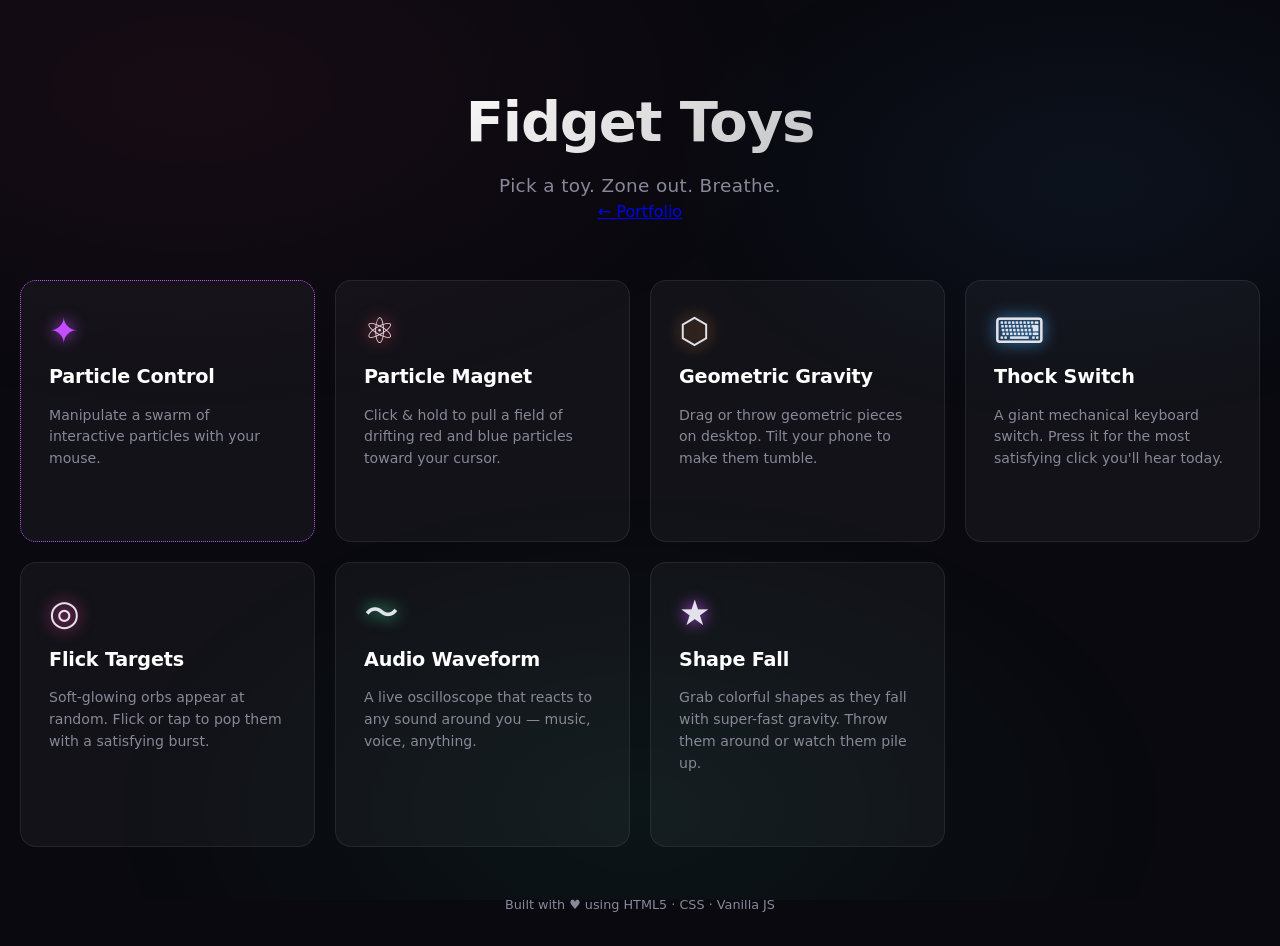
==== index.html @ 7801d775 "feat: UI improvements (favorites, filters, animations, visualizer)" ====
<!DOCTYPE html>
<html lang="en">
<head>
  <meta charset="UTF-8" />
  <meta name="viewport" content="width=device-width, initial-scale=1.0" />
  <meta name="description" content="A collection of interactive digital fidget toys — built with HTML5, CSS and Vanilla JS." />
  <title>Fidget Toys</title>
  <link rel="stylesheet" href="css/style.css" />
  <link rel="stylesheet" href="https://facet.tanishksharma.com/lib/facet.css">
</head>
<body>
  <div class="bg-gradient" aria-hidden="true"></div>

  <header class="site-header">
    <h1 class="site-title">Fidget Toys</h1>
    <p class="site-subtitle">Pick a toy. Zone out. Breathe.</p>
    <p class="site-nav"><a href="https://anuraaggrao.com/" title="Back to portfolio">← Portfolio</a></p>
  </header>

  <main>
    <div class="toys-grid">

      
      <a href="toys/particle-control/"
         class="toy-card highlight"
         style="--accent:#c44dff;--accent-dim:rgba(196,77,255,0.15)"
         aria-label="Particle Control — manipulate a swarm of interactive particles">
        <span class="toy-icon" aria-hidden="true">✦</span>
        <div style="display: flex; justify-content: space-between; align-items: center; width: 100%;">
          <h2 class="toy-name" style="margin:0">Particle Control</h2>
          <button class="favorite-btn" data-id="particle-control" aria-label="Toggle favorite">♥</button>
        </div>
        <p class="toy-desc">Manipulate a swarm of interactive particles with your mouse.</p>
        <span class="toy-arrow" aria-hidden="true">→</span>
      </a>

      <a href="toys/particle-magnet/"
         class="toy-card"
         style="--accent:#ff4466;--accent-dim:rgba(255,68,102,0.15)"
         aria-label="Particle Magnet — click and hold to attract drifting particles">
        <span class="toy-icon" aria-hidden="true">⚛</span>
        <div style="display: flex; justify-content: space-between; align-items: center; width: 100%;">
          <h2 class="toy-name" style="margin:0">Particle Magnet</h2>
          <button class="favorite-btn" data-id="particle-magnet" aria-label="Toggle favorite">♥</button>
        </div>
        <p class="toy-desc">Click &amp; hold to pull a field of drifting red and blue particles toward your cursor.</p>
        <span class="toy-arrow" aria-hidden="true">→</span>
      </a>

      <a href="toys/geometric-gravity/"
         class="toy-card"
         style="--accent:#ff9944;--accent-dim:rgba(255,153,68,0.15)"
         aria-label="Geometric Gravity — tilt your device or drag shapes around">
        <span class="toy-icon" aria-hidden="true">⬡</span>
        <div style="display: flex; justify-content: space-between; align-items: center; width: 100%;">
          <h2 class="toy-name" style="margin:0">Geometric Gravity</h2>
          <button class="favorite-btn" data-id="geometric-gravity" aria-label="Toggle favorite">♥</button>
        </div>
        <p class="toy-desc">Drag or throw geometric pieces on desktop. Tilt your phone to make them tumble.</p>
        <span class="toy-arrow" aria-hidden="true">→</span>
      </a>

      <a href="toys/thock-switch/"
         class="toy-card"
         style="--accent:#44aaff;--accent-dim:rgba(68,170,255,0.15)"
         aria-label="Thock Switch — press the satisfying mechanical keyboard switch">
        <span class="toy-icon" aria-hidden="true">⌨</span>
        <div style="display: flex; justify-content: space-between; align-items: center; width: 100%;">
          <h2 class="toy-name" style="margin:0">Thock Switch</h2>
          <button class="favorite-btn" data-id="thock-switch" aria-label="Toggle favorite">♥</button>
        </div>
        <p class="toy-desc">A giant mechanical keyboard switch. Press it for the most satisfying click you'll hear today.</p>
        <span class="toy-arrow" aria-hidden="true">→</span>
      </a>

      <a href="toys/flick-targets/"
         class="toy-card"
         style="--accent:#ff44aa;--accent-dim:rgba(255,68,170,0.15)"
         aria-label="Flick Targets — pop glowing orbs with quick taps">
        <span class="toy-icon" aria-hidden="true">◎</span>
        <div style="display: flex; justify-content: space-between; align-items: center; width: 100%;">
          <h2 class="toy-name" style="margin:0">Flick Targets</h2>
          <button class="favorite-btn" data-id="flick-targets" aria-label="Toggle favorite">♥</button>
        </div>
        <p class="toy-desc">Soft-glowing orbs appear at random. Flick or tap to pop them with a satisfying burst.</p>
        <span class="toy-arrow" aria-hidden="true">→</span>
      </a>

      <a href="toys/audio-waveform/"
         class="toy-card"
         style="--accent:#44ffaa;--accent-dim:rgba(68,255,170,0.15)"
         aria-label="Audio Waveform — microphone-reactive oscilloscope">
        <span class="toy-icon" aria-hidden="true">〜</span>
        <div style="display: flex; justify-content: space-between; align-items: center; width: 100%;">
          <h2 class="toy-name" style="margin:0">Audio Waveform</h2>
          <button class="favorite-btn" data-id="audio-waveform" aria-label="Toggle favorite">♥</button>
        </div>
        <p class="toy-desc">A live oscilloscope that reacts to any sound around you — music, voice, anything.</p>
        <span class="toy-arrow" aria-hidden="true">→</span>
      </a>

      <a href="toys/shape-fall/"
         class="toy-card"
         style="--accent:#c44dff;--accent-dim:rgba(196,77,255,0.15)"
         aria-label="Shape Fall — grab and throw colorful falling shapes">
        <span class="toy-icon" aria-hidden="true">★</span>
        <div style="display: flex; justify-content: space-between; align-items: center; width: 100%;">
          <h2 class="toy-name" style="margin:0">Shape Fall</h2>
          <button class="favorite-btn" data-id="shape-fall" aria-label="Toggle favorite">♥</button>
        </div>
        <p class="toy-desc">Grab colorful shapes as they fall with super-fast gravity. Throw them around or watch them pile up.</p>
        <span class="toy-arrow" aria-hidden="true">→</span>
      </a>

    </div>
  </main>

  <footer class="site-footer">
    <p>Built with ♥ using HTML5 · CSS · Vanilla JS</p>
  </footer>

  <script src="js/main.js"></script>
  <script src="https://facet.tanishksharma.com/lib/facet.js" defer></script>
</body>
</html>
---- css/style.css ----
/* =============================================
   BASE RESET & TOKENS
   ============================================= */
*, *::before, *::after {
  box-sizing: border-box;
  margin: 0;
  padding: 0;
}

:root {
  --bg:        #09090f;
  --surface:   rgba(255,255,255,0.04);
  --border:    rgba(255,255,255,0.08);
  --text:      #e2e2ea;
  --text-dim:  #888899;
  --radius:    16px;
  --transition: 0.22s ease;
  font-size: 16px;
}

html, body {
  min-height: 100%;
}

body {
  background-color: var(--bg);
  color: var(--text);
  font-family: 'SF Pro Display', 'Inter', 'Segoe UI', system-ui, -apple-system, sans-serif;
  line-height: 1.5;
  overflow-x: hidden;
}

/* =============================================
   ANIMATED BACKGROUND GRADIENT
   ============================================= */
.bg-gradient {
  position: fixed;
  inset: 0;
  z-index: 0;
  pointer-events: none;
  background:
    radial-gradient(ellipse 80% 60% at 15% 10%,  rgba(255,68,102,0.06)  0%, transparent 60%),
    radial-gradient(ellipse 60% 50% at 85% 20%,  rgba(68,170,255,0.06)  0%, transparent 55%),
    radial-gradient(ellipse 70% 60% at 50% 90%,  rgba(68,255,170,0.05)  0%, transparent 60%);
  animation: bgShift 18s ease-in-out infinite alternate;
}

@keyframes bgShift {
  0%   { opacity: 1; }
  50%  { opacity: 0.7; }
  100% { opacity: 1; }
}

/* =============================================
   LAYOUT WRAPPERS
   ============================================= */
.site-header,
main,
.site-footer {
  position: relative;
  z-index: 1;
}

/* =============================================
   HEADER
   ============================================= */
.site-header {
  text-align: center;
  padding: clamp(2.5rem, 8vw, 5rem) 1.5rem 1rem;
}

.site-title {
  font-size: clamp(2rem, 6vw, 3.5rem);
  font-weight: 700;
  letter-spacing: -0.02em;
  background: linear-gradient(135deg, #fff 30%, rgba(255,255,255,0.55));
  -webkit-background-clip: text;
  -webkit-text-fill-color: transparent;
  background-clip: text;
}

.site-subtitle {
  margin-top: 0.5rem;
  color: var(--text-dim);
  font-size: clamp(0.95rem, 2.5vw, 1.15rem);
  letter-spacing: 0.02em;
}

/* =============================================
   TOYS GRID
   ============================================= */
.toys-grid {
  display: grid;
  grid-template-columns: repeat(auto-fit, minmax(260px, 1fr));
  gap: 1.25rem;
  max-width: 1280px;
  margin: 2.5rem auto 0;
  padding: 0 1.25rem 3rem;
}

/* =============================================
   TOY CARD
   ============================================= */
.toy-card {
  position: relative;
  display: flex;
  flex-direction: column;
  gap: 0.55rem;
  padding: 2rem 1.75rem 1.75rem;
  background: var(--surface);
  border: 1px solid var(--border);
  border-radius: var(--radius);
  text-decoration: none;
  color: var(--text);
  overflow: hidden;
  transition:
    transform      var(--transition),
    background     var(--transition),
    border-color   var(--transition),
    box-shadow     var(--transition);
  /* Custom properties set via inline style on each card */
  --accent:     #fff;
  --accent-dim: rgba(255,255,255,0.1);
}

/* Top accent stripe */
.toy-card::before {
  content: '';
  position: absolute;
  top: 0; left: 0; right: 0;
  height: 2px;
  background: var(--accent);
  opacity: 0;
  transition: opacity var(--transition);
}

/* Hover / focus */
.toy-card:hover,
.toy-card:focus-visible {
  transform: translateY(-6px);
  background: rgba(255,255,255,0.07);
  border-color: var(--accent-dim);
  box-shadow:
    0 20px 60px rgba(0,0,0,0.45),
    0 0 0 1px var(--accent-dim),
    0 0 40px var(--accent-dim);
  outline: none;
}

.toy-card:hover::before,
.toy-card:focus-visible::before {
  opacity: 1;
}

/* Active (tap) */
.toy-card:active {
  transform: translateY(-2px);
}

/* Card contents */
.toy-icon {
  font-size: 2.2rem;
  line-height: 1;
  margin-bottom: 0.2rem;
  filter: drop-shadow(0 0 8px var(--accent));
  transition: filter var(--transition);
}

.toy-card:hover .toy-icon {
  filter: drop-shadow(0 0 16px var(--accent));
}

.toy-name {
  font-size: 1.2rem;
  font-weight: 600;
  letter-spacing: -0.01em;
  color: #fff;
}

.toy-desc {
  font-size: 0.88rem;
  color: var(--text-dim);
  flex: 1;
  line-height: 1.55;
}

.toy-arrow {
  display: inline-block;
  margin-top: 0.5rem;
  font-size: 1.1rem;
  color: var(--accent);
  opacity: 0;
  transform: translateX(-4px);
  transition: opacity var(--transition), transform var(--transition);
}

.toy-card:hover .toy-arrow,
.toy-card:focus-visible .toy-arrow {
  opacity: 1;
  transform: translateX(0);
}

/* Animated glow effect */
@keyframes glowPulse {
  0%, 100% {
    box-shadow: 0 0 20px var(--accent-dim);
  }
  50% {
    box-shadow: 0 0 40px var(--accent-dim), 0 0 60px var(--accent-dim);
  }
}

.toy-card:hover {
  animation: glowPulse 2s ease-in-out infinite;
}

.highlight {
  color: var(--accent);
  border: 1px dotted var(--accent);
  animation: glowPulse 2s ease-in-out infinite;
}

/* =============================================
   FOOTER
   ============================================= */
.site-footer {
  text-align: center;
  padding: 0 1rem 2rem;
  color: var(--text-dim);
  font-size: 0.8rem;
}

/* =============================================
   SHARED TOY-PAGE HELPERS  (used by toys/{*}/style.css via cascade)
   ============================================= */
.back-btn {
  position: fixed;
  top: 1rem;
  left: 1rem;
  z-index: 100;
  display: inline-flex;
  align-items: center;
  gap: 0.4rem;
  padding: 0.45rem 1rem;
  background: rgba(255,255,255,0.06);
  border: 1px solid rgba(255,255,255,0.12);
  border-radius: 999px;
  color: #ccc;
  text-decoration: none;
  font-size: 0.82rem;
  font-family: inherit;
  backdrop-filter: blur(10px);
  transition: background var(--transition), color var(--transition);
}

.back-btn:hover {
  background: rgba(255,255,255,0.12);
  color: #fff;
}

/* =============================================
   RESPONSIVE TWEAKS
   ============================================= */
@media (max-width: 480px) {
  .toys-grid {
    grid-template-columns: 1fr;
  }
}

/* =============================================
   FAVORITES
   ============================================= */
.favorite-btn {
  background: none;
  border: none;
  color: var(--text-dim);
  font-size: 1.5rem;
  cursor: pointer;
  opacity: 0;
  transform: scale(0.8);
  transition: opacity var(--transition), transform var(--transition), color var(--transition);
  z-index: 10;
  padding: 0.25rem;
}

.toy-card:hover .favorite-btn,
.toy-card:focus-visible .favorite-btn {
  opacity: 1;
  transform: scale(1);
}

.favorite-btn.is-favorite {
  color: var(--accent);
  opacity: 1;
  transform: scale(1);
}

.favorite-btn:hover {
  transform: scale(1.1);
}
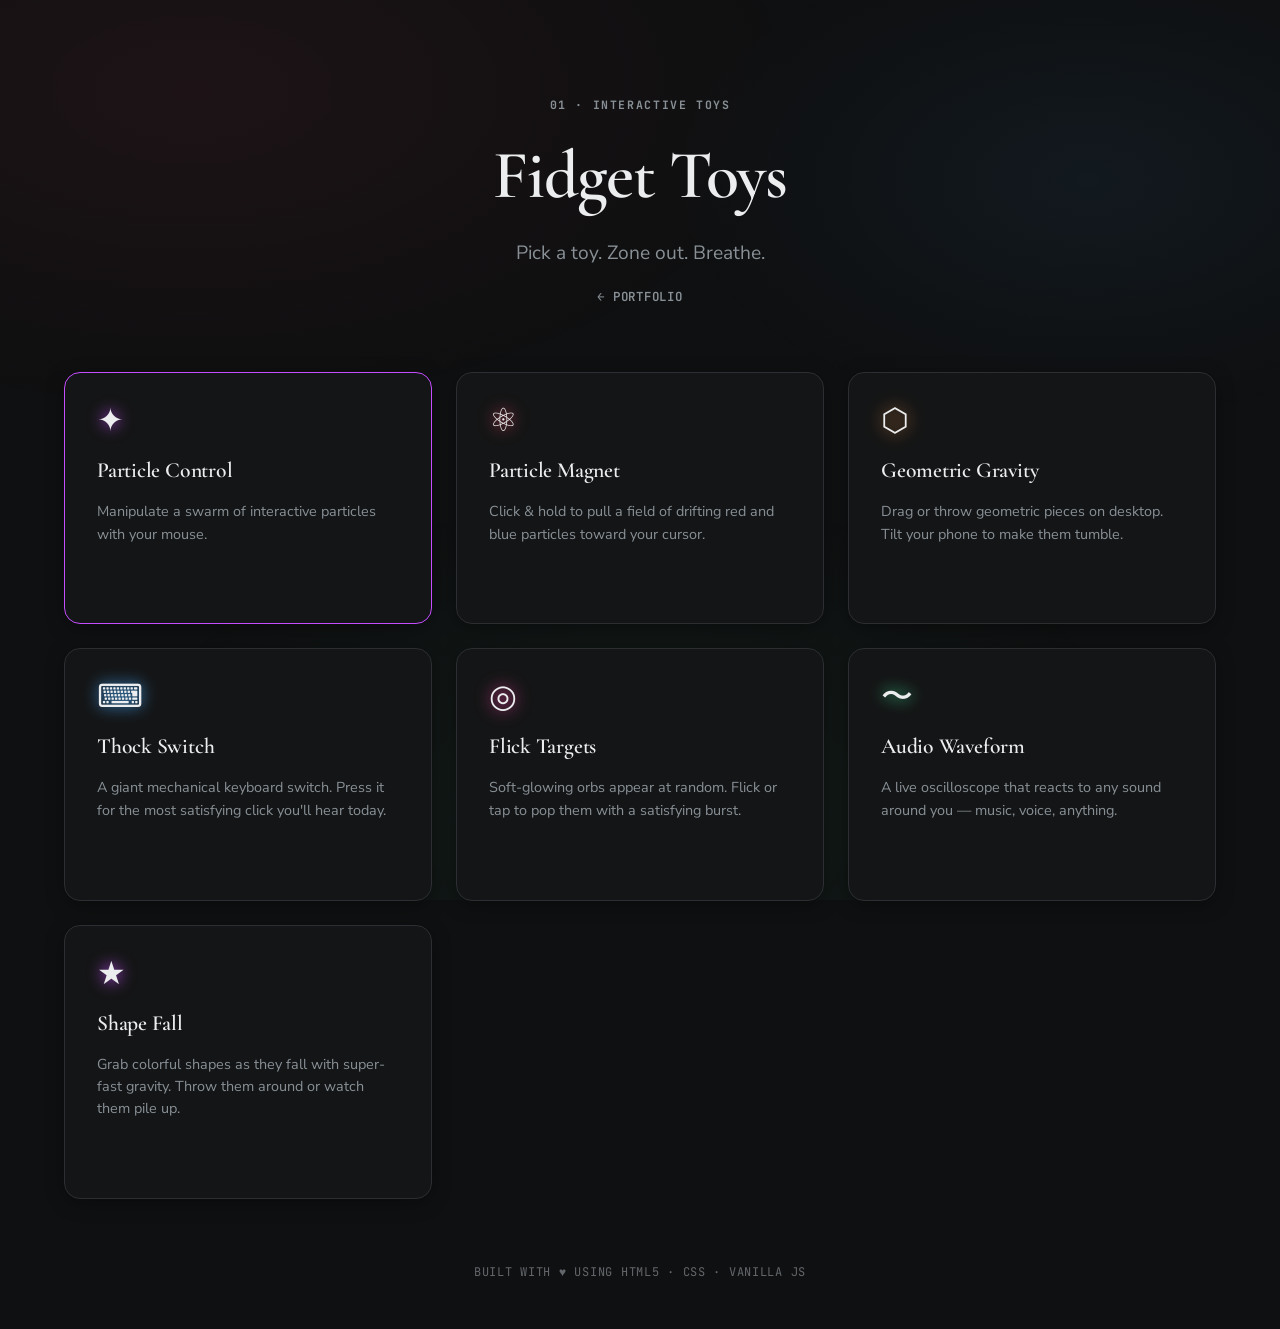
==== commit 5a92edd9: "feat: apply friend's Facet visual design language" ====
--- a/index.html
+++ b/index.html
@@ -1,17 +1,23 @@
 <!DOCTYPE html>
-<html lang="en">
+<html lang="en" data-mode="dark">
 <head>
   <meta charset="UTF-8" />
   <meta name="viewport" content="width=device-width, initial-scale=1.0" />
   <meta name="description" content="A collection of interactive digital fidget toys — built with HTML5, CSS and Vanilla JS." />
   <title>Fidget Toys</title>
   <link rel="stylesheet" href="css/style.css" />
-  <link rel="stylesheet" href="https://facet.tanishksharma.com/lib/facet.css">
+  <link rel="preconnect" href="https://fonts.googleapis.com" />
+  <link rel="preconnect" href="https://fonts.gstatic.com" crossorigin />
+  <link
+    href="https://fonts.googleapis.com/css2?family=Cormorant+Garamond:ital,wght@0,400;0,600;0,700;1,400&family=JetBrains+Mono:wght@400;500;600;700;800&family=Nunito+Sans:ital,opsz,wght@0,6..12,300..900;1,6..12,300..900&display=swap"
+    rel="stylesheet"
+  />
 </head>
 <body>
   <div class="bg-gradient" aria-hidden="true"></div>
 
   <header class="site-header">
+    <div class="site-eyebrow">01 · INTERACTIVE TOYS</div>
     <h1 class="site-title">Fidget Toys</h1>
     <p class="site-subtitle">Pick a toy. Zone out. Breathe.</p>
     <p class="site-nav"><a href="https://anuraaggrao.com/" title="Back to portfolio">← Portfolio</a></p>
--- a/css/style.css
+++ b/css/style.css
@@ -8,13 +8,20 @@
 }
 
 :root {
-  --bg:        #09090f;
-  --surface:   rgba(255,255,255,0.04);
-  --border:    rgba(255,255,255,0.08);
-  --text:      #e2e2ea;
-  --text-dim:  #888899;
-  --radius:    16px;
-  --transition: 0.22s ease;
+  --bg:             #0F1011;
+  --surface:        #141516;
+  --surface-raised: #1A1C1E;
+  --border:         #2C2E31;
+  --border-subtle:  #202123;
+  --border-strong:  #3D4044;
+  --text:           #ECEDEE;
+  --text-dim:       #889096;
+  --text-subtle:    #63676B;
+  --radius:         16px;
+  --font-serif:     'Cormorant Garamond', Georgia, serif;
+  --font-sans:      'Nunito Sans', -apple-system, BlinkMacSystemFont, sans-serif;
+  --font-mono:      'JetBrains Mono', monospace;
+  --transition:     0.22s cubic-bezier(0.4, 0, 0.2, 1);
   font-size: 16px;
 }
 
@@ -25,7 +32,7 @@
 body {
   background-color: var(--bg);
   color: var(--text);
-  font-family: 'SF Pro Display', 'Inter', 'Segoe UI', system-ui, -apple-system, sans-serif;
+  font-family: var(--font-sans);
   line-height: 1.5;
   overflow-x: hidden;
 }
@@ -66,24 +73,51 @@
    ============================================= */
 .site-header {
   text-align: center;
-  padding: clamp(2.5rem, 8vw, 5rem) 1.5rem 1rem;
+  padding: clamp(3rem, 8vw, 6rem) 1.5rem 1.5rem;
+}
+
+.site-eyebrow {
+  font-family: var(--font-mono);
+  font-size: 0.72rem;
+  font-weight: 700;
+  letter-spacing: 0.14em;
+  text-transform: uppercase;
+  color: var(--text-dim);
+  margin-bottom: 0.75rem;
 }
 
 .site-title {
-  font-size: clamp(2rem, 6vw, 3.5rem);
-  font-weight: 700;
+  font-family: var(--font-serif);
+  font-size: clamp(2.5rem, 6vw, 4.25rem);
+  font-weight: 600;
   letter-spacing: -0.02em;
-  background: linear-gradient(135deg, #fff 30%, rgba(255,255,255,0.55));
-  -webkit-background-clip: text;
-  -webkit-text-fill-color: transparent;
-  background-clip: text;
+  color: var(--text);
 }
 
 .site-subtitle {
-  margin-top: 0.5rem;
-  color: var(--text-dim);
-  font-size: clamp(0.95rem, 2.5vw, 1.15rem);
-  letter-spacing: 0.02em;
+  margin-top: 0.75rem;
+  color: var(--text-dim);
+  font-size: clamp(1rem, 2.5vw, 1.2rem);
+  font-weight: 400;
+}
+
+.site-nav {
+  margin-top: 1rem;
+}
+
+.site-nav a {
+  font-family: var(--font-mono);
+  font-size: 0.78rem;
+  font-weight: 600;
+  letter-spacing: 0.06em;
+  text-transform: uppercase;
+  color: var(--text-dim);
+  text-decoration: none;
+  transition: color var(--transition);
+}
+
+.site-nav a:hover {
+  color: var(--text);
 }
 
 /* =============================================
@@ -91,11 +125,11 @@
    ============================================= */
 .toys-grid {
   display: grid;
-  grid-template-columns: repeat(auto-fit, minmax(260px, 1fr));
-  gap: 1.25rem;
-  max-width: 1280px;
+  grid-template-columns: repeat(auto-fit, minmax(300px, 1fr));
+  gap: 1.5rem;
+  max-width: 1200px;
   margin: 2.5rem auto 0;
-  padding: 0 1.25rem 3rem;
+  padding: 0 1.5rem 4rem;
 }
 
 /* =============================================
@@ -105,14 +139,15 @@
   position: relative;
   display: flex;
   flex-direction: column;
-  gap: 0.55rem;
-  padding: 2rem 1.75rem 1.75rem;
+  gap: 0.75rem;
+  padding: 2rem;
   background: var(--surface);
   border: 1px solid var(--border);
   border-radius: var(--radius);
   text-decoration: none;
   color: var(--text);
   overflow: hidden;
+  box-shadow: 0 4px 20px -2px rgba(0, 0, 0, 0.4);
   transition:
     transform      var(--transition),
     background     var(--transition),
@@ -137,19 +172,16 @@
 /* Hover / focus */
 .toy-card:hover,
 .toy-card:focus-visible {
-  transform: translateY(-6px);
-  background: rgba(255,255,255,0.07);
-  border-color: var(--accent-dim);
-  box-shadow:
-    0 20px 60px rgba(0,0,0,0.45),
-    0 0 0 1px var(--accent-dim),
-    0 0 40px var(--accent-dim);
+  transform: translateY(-4px);
+  background: var(--surface-raised);
+  border-color: var(--border-strong);
+  box-shadow: 0 16px 36px -4px rgba(0, 0, 0, 0.65);
   outline: none;
 }
 
 .toy-card:hover::before,
 .toy-card:focus-visible::before {
-  opacity: 1;
+  opacity: 0.8;
 }
 
 /* Active (tap) */
@@ -159,7 +191,7 @@
 
 /* Card contents */
 .toy-icon {
-  font-size: 2.2rem;
+  font-size: 2rem;
   line-height: 1;
   margin-bottom: 0.2rem;
   filter: drop-shadow(0 0 8px var(--accent));
@@ -171,14 +203,16 @@
 }
 
 .toy-name {
-  font-size: 1.2rem;
+  font-family: var(--font-serif);
+  font-size: 1.35rem;
   font-weight: 600;
   letter-spacing: -0.01em;
-  color: #fff;
+  color: var(--text);
 }
 
 .toy-desc {
-  font-size: 0.88rem;
+  font-family: var(--font-sans);
+  font-size: 0.9rem;
   color: var(--text-dim);
   flex: 1;
   line-height: 1.55;
@@ -187,17 +221,19 @@
 .toy-arrow {
   display: inline-block;
   margin-top: 0.5rem;
+  font-family: var(--font-mono);
   font-size: 1.1rem;
-  color: var(--accent);
+  color: var(--text-dim);
   opacity: 0;
   transform: translateX(-4px);
-  transition: opacity var(--transition), transform var(--transition);
+  transition: opacity var(--transition), transform var(--transition), color var(--transition);
 }
 
 .toy-card:hover .toy-arrow,
 .toy-card:focus-visible .toy-arrow {
   opacity: 1;
   transform: translateX(0);
+  color: var(--text);
 }
 
 /* Animated glow effect */
@@ -206,18 +242,12 @@
     box-shadow: 0 0 20px var(--accent-dim);
   }
   50% {
-    box-shadow: 0 0 40px var(--accent-dim), 0 0 60px var(--accent-dim);
+    box-shadow: 0 0 35px var(--accent-dim);
   }
 }
 
-.toy-card:hover {
-  animation: glowPulse 2s ease-in-out infinite;
-}
-
 .highlight {
-  color: var(--accent);
-  border: 1px dotted var(--accent);
-  animation: glowPulse 2s ease-in-out infinite;
+  border-color: var(--accent);
 }
 
 /* =============================================
@@ -225,9 +255,12 @@
    ============================================= */
 .site-footer {
   text-align: center;
-  padding: 0 1rem 2rem;
-  color: var(--text-dim);
-  font-size: 0.8rem;
+  padding: 0 1rem 3rem;
+  color: var(--text-subtle);
+  font-family: var(--font-mono);
+  font-size: 0.75rem;
+  letter-spacing: 0.06em;
+  text-transform: uppercase;
 }
 
 /* =============================================
@@ -235,27 +268,31 @@
    ============================================= */
 .back-btn {
   position: fixed;
-  top: 1rem;
-  left: 1rem;
+  top: 1.25rem;
+  left: 1.25rem;
   z-index: 100;
   display: inline-flex;
   align-items: center;
   gap: 0.4rem;
-  padding: 0.45rem 1rem;
-  background: rgba(255,255,255,0.06);
-  border: 1px solid rgba(255,255,255,0.12);
+  padding: 0.45rem 1.1rem;
+  background: var(--surface);
+  border: 1px solid var(--border);
   border-radius: 999px;
-  color: #ccc;
+  color: var(--text-dim);
   text-decoration: none;
-  font-size: 0.82rem;
-  font-family: inherit;
-  backdrop-filter: blur(10px);
-  transition: background var(--transition), color var(--transition);
+  font-size: 0.75rem;
+  font-family: var(--font-mono);
+  font-weight: 600;
+  letter-spacing: 0.05em;
+  text-transform: uppercase;
+  backdrop-filter: blur(12px);
+  transition: background var(--transition), color var(--transition), border-color var(--transition);
 }
 
 .back-btn:hover {
-  background: rgba(255,255,255,0.12);
-  color: #fff;
+  background: var(--surface-raised);
+  color: var(--text);
+  border-color: var(--border-strong);
 }
 
 /* =============================================
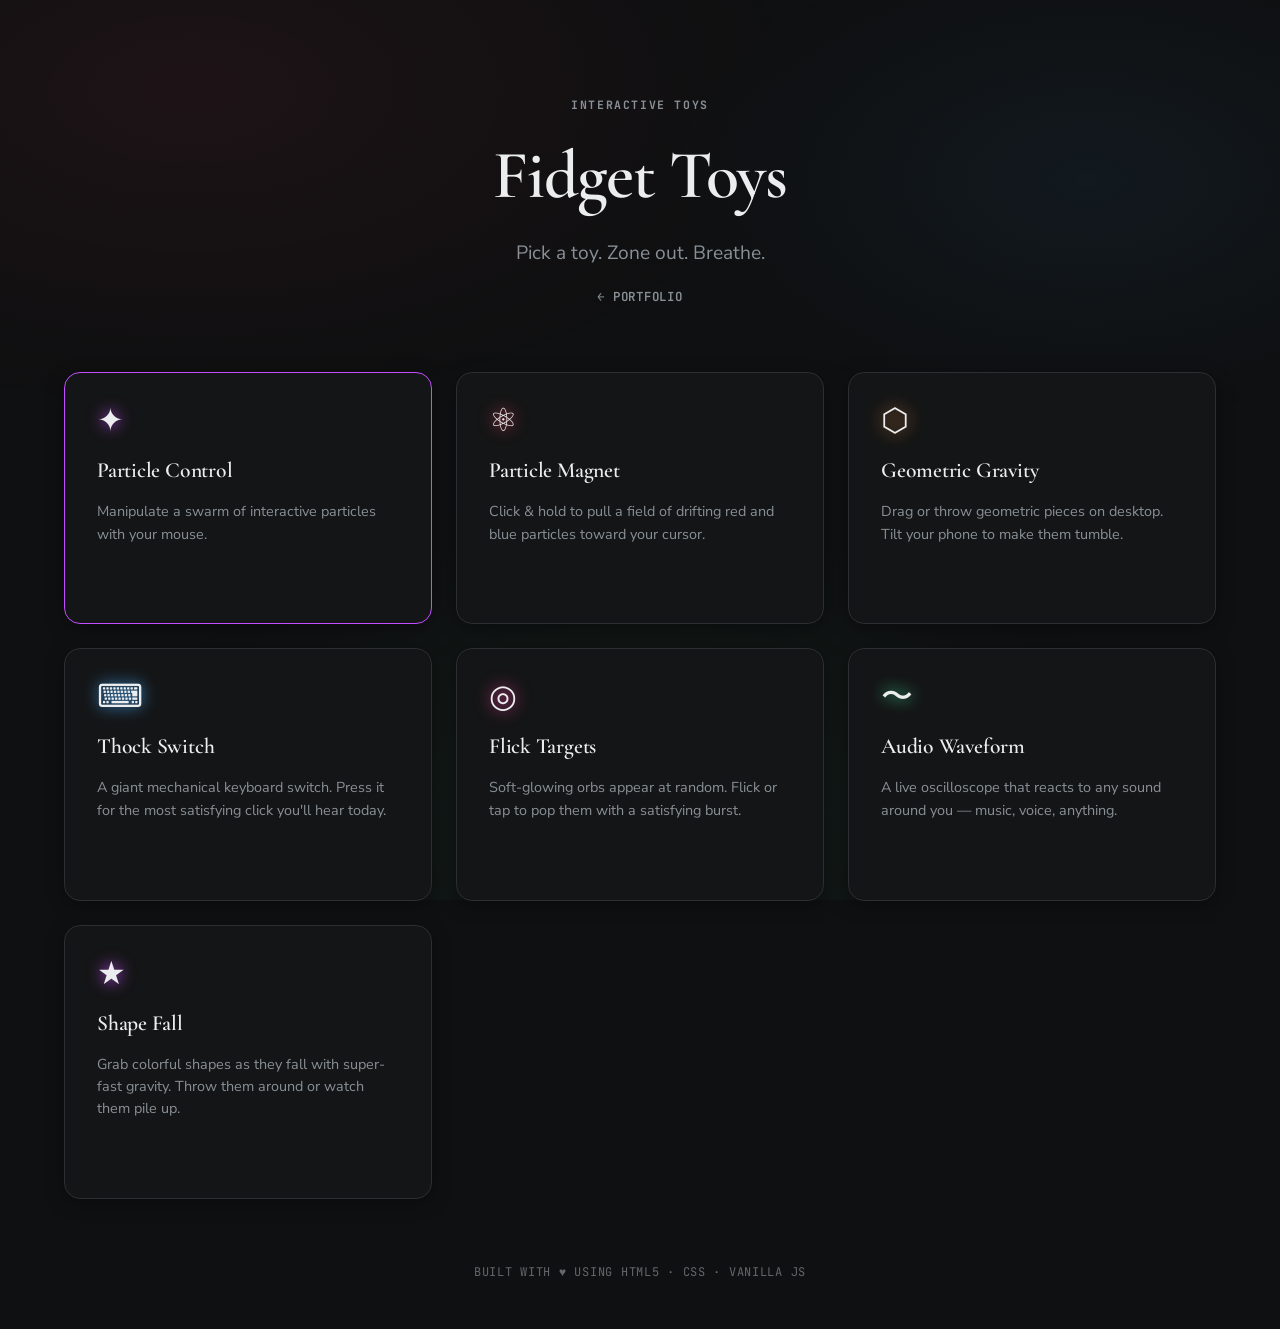
==== commit 836b08e4: "style: update typography preconnect fonts and clean section eyebrow" ====
--- a/index.html
+++ b/index.html
@@ -1,23 +1,25 @@
 <!DOCTYPE html>
 <html lang="en" data-mode="dark">
+
 <head>
   <meta charset="UTF-8" />
   <meta name="viewport" content="width=device-width, initial-scale=1.0" />
-  <meta name="description" content="A collection of interactive digital fidget toys — built with HTML5, CSS and Vanilla JS." />
+  <meta name="description"
+    content="A collection of interactive digital fidget toys — built with HTML5, CSS and Vanilla JS." />
   <title>Fidget Toys</title>
   <link rel="stylesheet" href="css/style.css" />
   <link rel="preconnect" href="https://fonts.googleapis.com" />
   <link rel="preconnect" href="https://fonts.gstatic.com" crossorigin />
   <link
     href="https://fonts.googleapis.com/css2?family=Cormorant+Garamond:ital,wght@0,400;0,600;0,700;1,400&family=JetBrains+Mono:wght@400;500;600;700;800&family=Nunito+Sans:ital,opsz,wght@0,6..12,300..900;1,6..12,300..900&display=swap"
-    rel="stylesheet"
-  />
+    rel="stylesheet" />
 </head>
+
 <body>
   <div class="bg-gradient" aria-hidden="true"></div>
 
   <header class="site-header">
-    <div class="site-eyebrow">01 · INTERACTIVE TOYS</div>
+    <div class="site-eyebrow">INTERACTIVE TOYS</div>
     <h1 class="site-title">Fidget Toys</h1>
     <p class="site-subtitle">Pick a toy. Zone out. Breathe.</p>
     <p class="site-nav"><a href="https://anuraaggrao.com/" title="Back to portfolio">← Portfolio</a></p>
@@ -26,11 +28,10 @@
   <main>
     <div class="toys-grid">
 
-      
-      <a href="toys/particle-control/"
-         class="toy-card highlight"
-         style="--accent:#c44dff;--accent-dim:rgba(196,77,255,0.15)"
-         aria-label="Particle Control — manipulate a swarm of interactive particles">
+
+      <a href="toys/particle-control/" class="toy-card highlight"
+        style="--accent:#c44dff;--accent-dim:rgba(196,77,255,0.15)"
+        aria-label="Particle Control — manipulate a swarm of interactive particles">
         <span class="toy-icon" aria-hidden="true">✦</span>
         <div style="display: flex; justify-content: space-between; align-items: center; width: 100%;">
           <h2 class="toy-name" style="margin:0">Particle Control</h2>
@@ -40,10 +41,8 @@
         <span class="toy-arrow" aria-hidden="true">→</span>
       </a>
 
-      <a href="toys/particle-magnet/"
-         class="toy-card"
-         style="--accent:#ff4466;--accent-dim:rgba(255,68,102,0.15)"
-         aria-label="Particle Magnet — click and hold to attract drifting particles">
+      <a href="toys/particle-magnet/" class="toy-card" style="--accent:#ff4466;--accent-dim:rgba(255,68,102,0.15)"
+        aria-label="Particle Magnet — click and hold to attract drifting particles">
         <span class="toy-icon" aria-hidden="true">⚛</span>
         <div style="display: flex; justify-content: space-between; align-items: center; width: 100%;">
           <h2 class="toy-name" style="margin:0">Particle Magnet</h2>
@@ -53,10 +52,8 @@
         <span class="toy-arrow" aria-hidden="true">→</span>
       </a>
 
-      <a href="toys/geometric-gravity/"
-         class="toy-card"
-         style="--accent:#ff9944;--accent-dim:rgba(255,153,68,0.15)"
-         aria-label="Geometric Gravity — tilt your device or drag shapes around">
+      <a href="toys/geometric-gravity/" class="toy-card" style="--accent:#ff9944;--accent-dim:rgba(255,153,68,0.15)"
+        aria-label="Geometric Gravity — tilt your device or drag shapes around">
         <span class="toy-icon" aria-hidden="true">⬡</span>
         <div style="display: flex; justify-content: space-between; align-items: center; width: 100%;">
           <h2 class="toy-name" style="margin:0">Geometric Gravity</h2>
@@ -66,23 +63,20 @@
         <span class="toy-arrow" aria-hidden="true">→</span>
       </a>
 
-      <a href="toys/thock-switch/"
-         class="toy-card"
-         style="--accent:#44aaff;--accent-dim:rgba(68,170,255,0.15)"
-         aria-label="Thock Switch — press the satisfying mechanical keyboard switch">
+      <a href="toys/thock-switch/" class="toy-card" style="--accent:#44aaff;--accent-dim:rgba(68,170,255,0.15)"
+        aria-label="Thock Switch — press the satisfying mechanical keyboard switch">
         <span class="toy-icon" aria-hidden="true">⌨</span>
         <div style="display: flex; justify-content: space-between; align-items: center; width: 100%;">
           <h2 class="toy-name" style="margin:0">Thock Switch</h2>
           <button class="favorite-btn" data-id="thock-switch" aria-label="Toggle favorite">♥</button>
         </div>
-        <p class="toy-desc">A giant mechanical keyboard switch. Press it for the most satisfying click you'll hear today.</p>
+        <p class="toy-desc">A giant mechanical keyboard switch. Press it for the most satisfying click you'll hear
+          today.</p>
         <span class="toy-arrow" aria-hidden="true">→</span>
       </a>
 
-      <a href="toys/flick-targets/"
-         class="toy-card"
-         style="--accent:#ff44aa;--accent-dim:rgba(255,68,170,0.15)"
-         aria-label="Flick Targets — pop glowing orbs with quick taps">
+      <a href="toys/flick-targets/" class="toy-card" style="--accent:#ff44aa;--accent-dim:rgba(255,68,170,0.15)"
+        aria-label="Flick Targets — pop glowing orbs with quick taps">
         <span class="toy-icon" aria-hidden="true">◎</span>
         <div style="display: flex; justify-content: space-between; align-items: center; width: 100%;">
           <h2 class="toy-name" style="margin:0">Flick Targets</h2>
@@ -92,10 +86,8 @@
         <span class="toy-arrow" aria-hidden="true">→</span>
       </a>
 
-      <a href="toys/audio-waveform/"
-         class="toy-card"
-         style="--accent:#44ffaa;--accent-dim:rgba(68,255,170,0.15)"
-         aria-label="Audio Waveform — microphone-reactive oscilloscope">
+      <a href="toys/audio-waveform/" class="toy-card" style="--accent:#44ffaa;--accent-dim:rgba(68,255,170,0.15)"
+        aria-label="Audio Waveform — microphone-reactive oscilloscope">
         <span class="toy-icon" aria-hidden="true">〜</span>
         <div style="display: flex; justify-content: space-between; align-items: center; width: 100%;">
           <h2 class="toy-name" style="margin:0">Audio Waveform</h2>
@@ -105,16 +97,15 @@
         <span class="toy-arrow" aria-hidden="true">→</span>
       </a>
 
-      <a href="toys/shape-fall/"
-         class="toy-card"
-         style="--accent:#c44dff;--accent-dim:rgba(196,77,255,0.15)"
-         aria-label="Shape Fall — grab and throw colorful falling shapes">
+      <a href="toys/shape-fall/" class="toy-card" style="--accent:#c44dff;--accent-dim:rgba(196,77,255,0.15)"
+        aria-label="Shape Fall — grab and throw colorful falling shapes">
         <span class="toy-icon" aria-hidden="true">★</span>
         <div style="display: flex; justify-content: space-between; align-items: center; width: 100%;">
           <h2 class="toy-name" style="margin:0">Shape Fall</h2>
           <button class="favorite-btn" data-id="shape-fall" aria-label="Toggle favorite">♥</button>
         </div>
-        <p class="toy-desc">Grab colorful shapes as they fall with super-fast gravity. Throw them around or watch them pile up.</p>
+        <p class="toy-desc">Grab colorful shapes as they fall with super-fast gravity. Throw them around or watch them
+          pile up.</p>
         <span class="toy-arrow" aria-hidden="true">→</span>
       </a>
 
@@ -128,4 +119,5 @@
   <script src="js/main.js"></script>
   <script src="https://facet.tanishksharma.com/lib/facet.js" defer></script>
 </body>
-</html>
+
+</html>
--- a/css/style.css
+++ b/css/style.css
@@ -301,6 +301,17 @@
 @media (max-width: 480px) {
   .toys-grid {
     grid-template-columns: 1fr;
+    padding: 0 1rem 3rem;
+  }
+  .toy-card {
+    padding: 1.5rem;
+  }
+}
+
+@media (hover: none) {
+  .favorite-btn {
+    opacity: 0.65;
+    transform: scale(1);
   }
 }
 
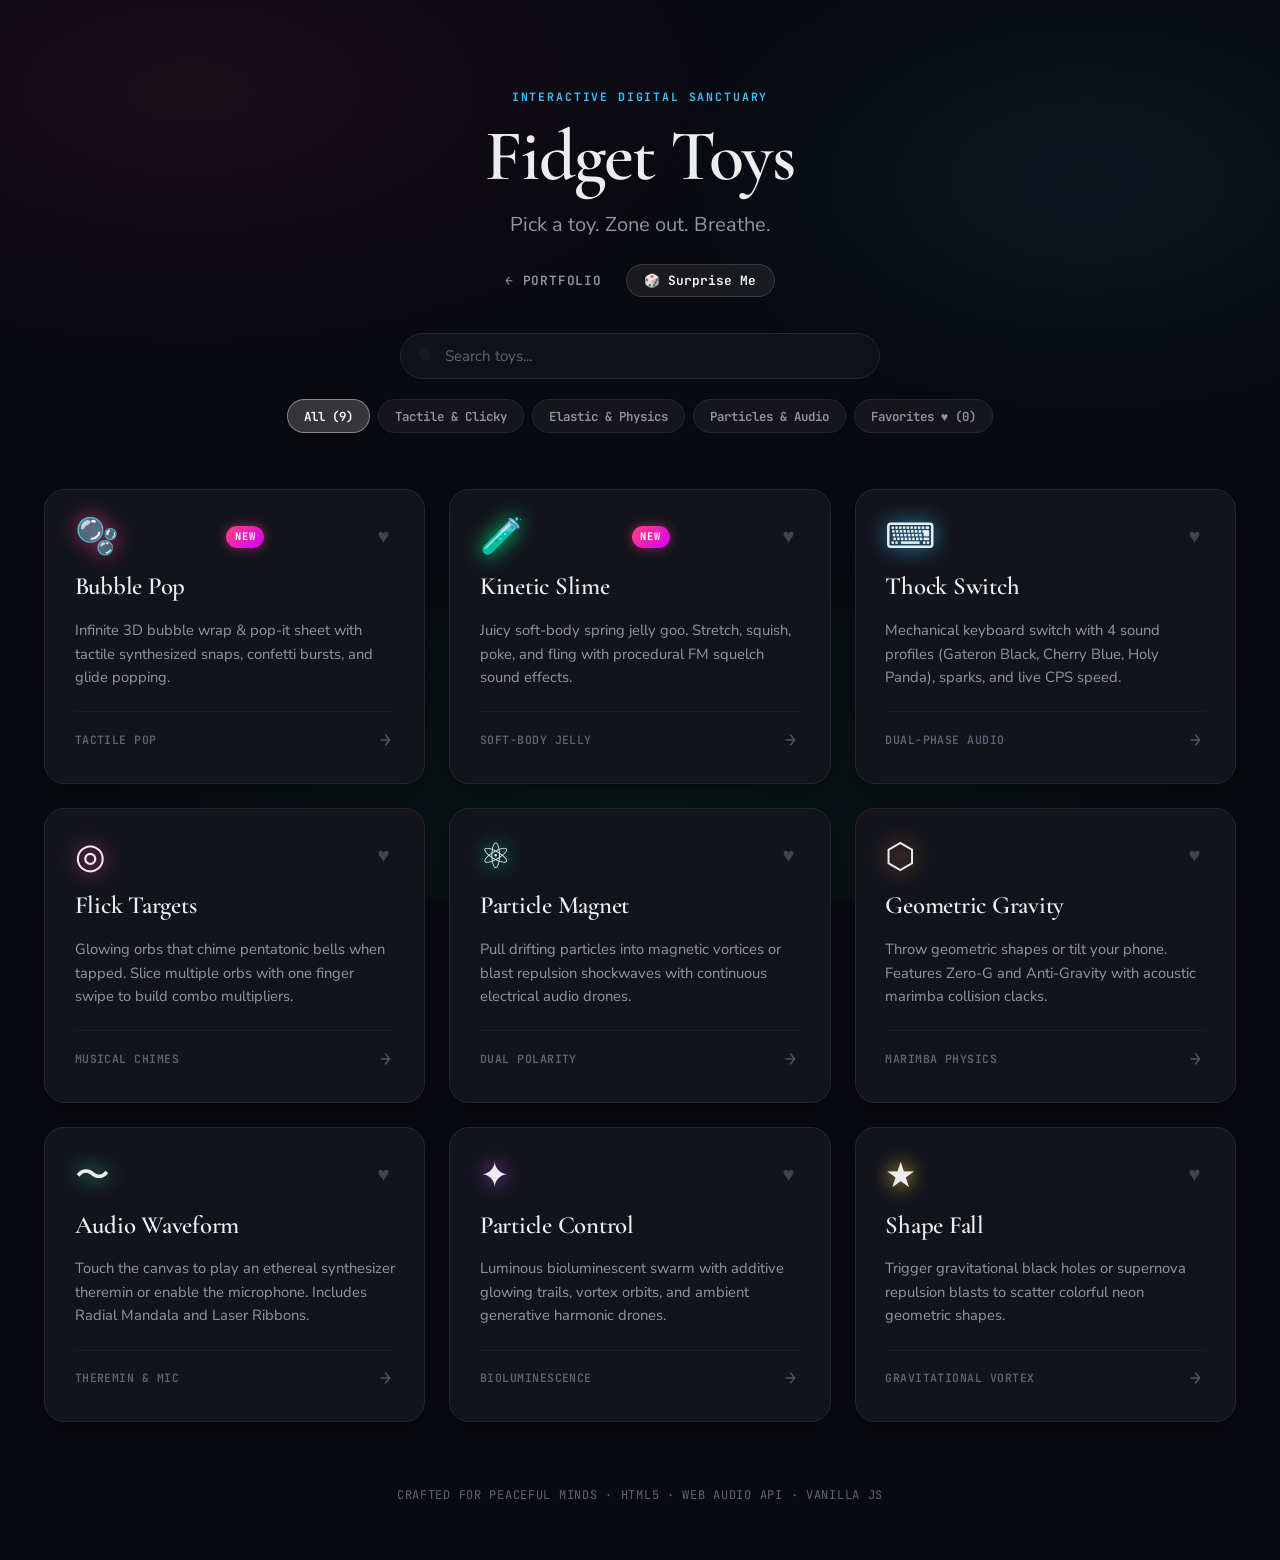
==== commit c7236485: "feat: overhaul fidget-toys with Bubble Pop, Kinetic Slime, audio synthesis, and bento UI" ====
--- a/index.html
+++ b/index.html
@@ -5,8 +5,8 @@
   <meta charset="UTF-8" />
   <meta name="viewport" content="width=device-width, initial-scale=1.0" />
   <meta name="description"
-    content="A collection of interactive digital fidget toys — built with HTML5, CSS and Vanilla JS." />
-  <title>Fidget Toys</title>
+    content="A premium collection of interactive digital fidget toys — tactile bubble wrap, kinetic slime, mechanical thock switch, gravitational sandboxes, and particle swarms." />
+  <title>Fidget Toys · Mindful Digital Play</title>
   <link rel="stylesheet" href="css/style.css" />
   <link rel="preconnect" href="https://fonts.googleapis.com" />
   <link rel="preconnect" href="https://fonts.gstatic.com" crossorigin />
@@ -19,101 +19,203 @@
   <div class="bg-gradient" aria-hidden="true"></div>
 
   <header class="site-header">
-    <div class="site-eyebrow">INTERACTIVE TOYS</div>
+    <div class="site-eyebrow">INTERACTIVE DIGITAL SANCTUARY</div>
     <h1 class="site-title">Fidget Toys</h1>
     <p class="site-subtitle">Pick a toy. Zone out. Breathe.</p>
-    <p class="site-nav"><a href="https://anuraaggrao.com/" title="Back to portfolio">← Portfolio</a></p>
+
+    <div class="header-nav-row">
+      <a href="https://anuraaggrao.com/" class="portfolio-link" title="Back to portfolio">← Portfolio</a>
+      <button class="random-toy-btn" id="randomToyBtn" title="Launch a random toy">
+        <span>🎲 Surprise Me</span>
+      </button>
+    </div>
+
+    <!-- Search & Filter Controls -->
+    <div class="filter-bar">
+      <div class="search-box">
+        <span class="search-icon" aria-hidden="true">🔍</span>
+        <input type="text" id="toySearch" placeholder="Search toys..." aria-label="Search fidget toys" />
+      </div>
+
+      <div class="filter-pills" role="tablist" aria-label="Toy categories">
+        <button class="filter-pill active" data-category="all" role="tab" aria-selected="true">All (<span id="countAll">9</span>)</button>
+        <button class="filter-pill" data-category="tactile" role="tab" aria-selected="false">Tactile &amp; Clicky</button>
+        <button class="filter-pill" data-category="physics" role="tab" aria-selected="false">Elastic &amp; Physics</button>
+        <button class="filter-pill" data-category="particles" role="tab" aria-selected="false">Particles &amp; Audio</button>
+        <button class="filter-pill" data-category="favorites" role="tab" aria-selected="false">Favorites ♥ (<span id="countFavs">0</span>)</button>
+      </div>
+    </div>
   </header>
 
   <main>
-    <div class="toys-grid">
-
-
-      <a href="toys/particle-control/" class="toy-card highlight"
+    <div class="toys-grid" id="toysGrid">
+
+      <!-- 1. NEW: Bubble Pop -->
+      <a href="toys/bubble-pop/" class="toy-card highlight"
+        data-category="tactile"
+        style="--accent:#ff4081;--accent-dim:rgba(255,64,129,0.18)"
+        aria-label="Bubble Pop — 3D tactile bubble wrap and pop-it sheet">
+        <div class="toy-card-top">
+          <span class="toy-icon" aria-hidden="true">🫧</span>
+          <span class="toy-badge new-badge">NEW</span>
+          <button class="favorite-btn" data-id="bubble-pop" aria-label="Toggle favorite">♥</button>
+        </div>
+        <h2 class="toy-name">Bubble Pop</h2>
+        <p class="toy-desc">Infinite 3D bubble wrap &amp; pop-it sheet with tactile synthesized snaps, confetti bursts, and glide popping.</p>
+        <div class="toy-card-footer">
+          <span class="toy-tag">Tactile Pop</span>
+          <span class="toy-arrow" aria-hidden="true">→</span>
+        </div>
+      </a>
+
+      <!-- 2. NEW: Kinetic Slime -->
+      <a href="toys/kinetic-slime/" class="toy-card highlight"
+        data-category="physics"
+        style="--accent:#00ff88;--accent-dim:rgba(0,255,136,0.18)"
+        aria-label="Kinetic Slime — elastic soft-body jelly goo simulation">
+        <div class="toy-card-top">
+          <span class="toy-icon" aria-hidden="true">🧪</span>
+          <span class="toy-badge new-badge">NEW</span>
+          <button class="favorite-btn" data-id="kinetic-slime" aria-label="Toggle favorite">♥</button>
+        </div>
+        <h2 class="toy-name">Kinetic Slime</h2>
+        <p class="toy-desc">Juicy soft-body spring jelly goo. Stretch, squish, poke, and fling with procedural FM squelch sound effects.</p>
+        <div class="toy-card-footer">
+          <span class="toy-tag">Soft-Body Jelly</span>
+          <span class="toy-arrow" aria-hidden="true">→</span>
+        </div>
+      </a>
+
+      <!-- 3. Thock Switch -->
+      <a href="toys/thock-switch/" class="toy-card"
+        data-category="tactile"
+        style="--accent:#38bdf8;--accent-dim:rgba(56,189,248,0.15)"
+        aria-label="Thock Switch — mechanical keyboard switch with custom sound profiles">
+        <div class="toy-card-top">
+          <span class="toy-icon" aria-hidden="true">⌨</span>
+          <button class="favorite-btn" data-id="thock-switch" aria-label="Toggle favorite">♥</button>
+        </div>
+        <h2 class="toy-name">Thock Switch</h2>
+        <p class="toy-desc">Mechanical keyboard switch with 4 sound profiles (Gateron Black, Cherry Blue, Holy Panda), sparks, and live CPS speed.</p>
+        <div class="toy-card-footer">
+          <span class="toy-tag">Dual-Phase Audio</span>
+          <span class="toy-arrow" aria-hidden="true">→</span>
+        </div>
+      </a>
+
+      <!-- 4. Flick Targets -->
+      <a href="toys/flick-targets/" class="toy-card"
+        data-category="tactile"
+        style="--accent:#ff44aa;--accent-dim:rgba(255,68,170,0.15)"
+        aria-label="Flick Targets — pop glowing orbs with pentatonic chimes">
+        <div class="toy-card-top">
+          <span class="toy-icon" aria-hidden="true">◎</span>
+          <button class="favorite-btn" data-id="flick-targets" aria-label="Toggle favorite">♥</button>
+        </div>
+        <h2 class="toy-name">Flick Targets</h2>
+        <p class="toy-desc">Glowing orbs that chime pentatonic bells when tapped. Slice multiple orbs with one finger swipe to build combo multipliers.</p>
+        <div class="toy-card-footer">
+          <span class="toy-tag">Musical Chimes</span>
+          <span class="toy-arrow" aria-hidden="true">→</span>
+        </div>
+      </a>
+
+      <!-- 5. Particle Magnet -->
+      <a href="toys/particle-magnet/" class="toy-card"
+        data-category="particles"
+        style="--accent:#00ffcc;--accent-dim:rgba(0,255,204,0.15)"
+        aria-label="Particle Magnet — dual polarity magnetic particle vortex">
+        <div class="toy-card-top">
+          <span class="toy-icon" aria-hidden="true">⚛</span>
+          <button class="favorite-btn" data-id="particle-magnet" aria-label="Toggle favorite">♥</button>
+        </div>
+        <h2 class="toy-name">Particle Magnet</h2>
+        <p class="toy-desc">Pull drifting particles into magnetic vortices or blast repulsion shockwaves with continuous electrical audio drones.</p>
+        <div class="toy-card-footer">
+          <span class="toy-tag">Dual Polarity</span>
+          <span class="toy-arrow" aria-hidden="true">→</span>
+        </div>
+      </a>
+
+      <!-- 6. Geometric Gravity -->
+      <a href="toys/geometric-gravity/" class="toy-card"
+        data-category="physics"
+        style="--accent:#ff9944;--accent-dim:rgba(255,153,68,0.15)"
+        aria-label="Geometric Gravity — physics sandbox with marimba percussion">
+        <div class="toy-card-top">
+          <span class="toy-icon" aria-hidden="true">⬡</span>
+          <button class="favorite-btn" data-id="geometric-gravity" aria-label="Toggle favorite">♥</button>
+        </div>
+        <h2 class="toy-name">Geometric Gravity</h2>
+        <p class="toy-desc">Throw geometric shapes or tilt your phone. Features Zero-G and Anti-Gravity with acoustic marimba collision clacks.</p>
+        <div class="toy-card-footer">
+          <span class="toy-tag">Marimba Physics</span>
+          <span class="toy-arrow" aria-hidden="true">→</span>
+        </div>
+      </a>
+
+      <!-- 7. Audio Waveform -->
+      <a href="toys/audio-waveform/" class="toy-card"
+        data-category="particles"
+        style="--accent:#44ffaa;--accent-dim:rgba(68,255,170,0.15)"
+        aria-label="Audio Waveform — oscilloscope and interactive theremin pad">
+        <div class="toy-card-top">
+          <span class="toy-icon" aria-hidden="true">〜</span>
+          <button class="favorite-btn" data-id="audio-waveform" aria-label="Toggle favorite">♥</button>
+        </div>
+        <h2 class="toy-name">Audio Waveform</h2>
+        <p class="toy-desc">Touch the canvas to play an ethereal synthesizer theremin or enable the microphone. Includes Radial Mandala and Laser Ribbons.</p>
+        <div class="toy-card-footer">
+          <span class="toy-tag">Theremin &amp; Mic</span>
+          <span class="toy-arrow" aria-hidden="true">→</span>
+        </div>
+      </a>
+
+      <!-- 8. Particle Control -->
+      <a href="toys/particle-control/" class="toy-card"
+        data-category="particles"
         style="--accent:#c44dff;--accent-dim:rgba(196,77,255,0.15)"
-        aria-label="Particle Control — manipulate a swarm of interactive particles">
-        <span class="toy-icon" aria-hidden="true">✦</span>
-        <div style="display: flex; justify-content: space-between; align-items: center; width: 100%;">
-          <h2 class="toy-name" style="margin:0">Particle Control</h2>
+        aria-label="Particle Control — bioluminescent swarm with harmonic drone">
+        <div class="toy-card-top">
+          <span class="toy-icon" aria-hidden="true">✦</span>
           <button class="favorite-btn" data-id="particle-control" aria-label="Toggle favorite">♥</button>
         </div>
-        <p class="toy-desc">Manipulate a swarm of interactive particles with your mouse.</p>
-        <span class="toy-arrow" aria-hidden="true">→</span>
-      </a>
-
-      <a href="toys/particle-magnet/" class="toy-card" style="--accent:#ff4466;--accent-dim:rgba(255,68,102,0.15)"
-        aria-label="Particle Magnet — click and hold to attract drifting particles">
-        <span class="toy-icon" aria-hidden="true">⚛</span>
-        <div style="display: flex; justify-content: space-between; align-items: center; width: 100%;">
-          <h2 class="toy-name" style="margin:0">Particle Magnet</h2>
-          <button class="favorite-btn" data-id="particle-magnet" aria-label="Toggle favorite">♥</button>
-        </div>
-        <p class="toy-desc">Click &amp; hold to pull a field of drifting red and blue particles toward your cursor.</p>
-        <span class="toy-arrow" aria-hidden="true">→</span>
-      </a>
-
-      <a href="toys/geometric-gravity/" class="toy-card" style="--accent:#ff9944;--accent-dim:rgba(255,153,68,0.15)"
-        aria-label="Geometric Gravity — tilt your device or drag shapes around">
-        <span class="toy-icon" aria-hidden="true">⬡</span>
-        <div style="display: flex; justify-content: space-between; align-items: center; width: 100%;">
-          <h2 class="toy-name" style="margin:0">Geometric Gravity</h2>
-          <button class="favorite-btn" data-id="geometric-gravity" aria-label="Toggle favorite">♥</button>
-        </div>
-        <p class="toy-desc">Drag or throw geometric pieces on desktop. Tilt your phone to make them tumble.</p>
-        <span class="toy-arrow" aria-hidden="true">→</span>
-      </a>
-
-      <a href="toys/thock-switch/" class="toy-card" style="--accent:#44aaff;--accent-dim:rgba(68,170,255,0.15)"
-        aria-label="Thock Switch — press the satisfying mechanical keyboard switch">
-        <span class="toy-icon" aria-hidden="true">⌨</span>
-        <div style="display: flex; justify-content: space-between; align-items: center; width: 100%;">
-          <h2 class="toy-name" style="margin:0">Thock Switch</h2>
-          <button class="favorite-btn" data-id="thock-switch" aria-label="Toggle favorite">♥</button>
-        </div>
-        <p class="toy-desc">A giant mechanical keyboard switch. Press it for the most satisfying click you'll hear
-          today.</p>
-        <span class="toy-arrow" aria-hidden="true">→</span>
-      </a>
-
-      <a href="toys/flick-targets/" class="toy-card" style="--accent:#ff44aa;--accent-dim:rgba(255,68,170,0.15)"
-        aria-label="Flick Targets — pop glowing orbs with quick taps">
-        <span class="toy-icon" aria-hidden="true">◎</span>
-        <div style="display: flex; justify-content: space-between; align-items: center; width: 100%;">
-          <h2 class="toy-name" style="margin:0">Flick Targets</h2>
-          <button class="favorite-btn" data-id="flick-targets" aria-label="Toggle favorite">♥</button>
-        </div>
-        <p class="toy-desc">Soft-glowing orbs appear at random. Flick or tap to pop them with a satisfying burst.</p>
-        <span class="toy-arrow" aria-hidden="true">→</span>
-      </a>
-
-      <a href="toys/audio-waveform/" class="toy-card" style="--accent:#44ffaa;--accent-dim:rgba(68,255,170,0.15)"
-        aria-label="Audio Waveform — microphone-reactive oscilloscope">
-        <span class="toy-icon" aria-hidden="true">〜</span>
-        <div style="display: flex; justify-content: space-between; align-items: center; width: 100%;">
-          <h2 class="toy-name" style="margin:0">Audio Waveform</h2>
-          <button class="favorite-btn" data-id="audio-waveform" aria-label="Toggle favorite">♥</button>
-        </div>
-        <p class="toy-desc">A live oscilloscope that reacts to any sound around you — music, voice, anything.</p>
-        <span class="toy-arrow" aria-hidden="true">→</span>
-      </a>
-
-      <a href="toys/shape-fall/" class="toy-card" style="--accent:#c44dff;--accent-dim:rgba(196,77,255,0.15)"
-        aria-label="Shape Fall — grab and throw colorful falling shapes">
-        <span class="toy-icon" aria-hidden="true">★</span>
-        <div style="display: flex; justify-content: space-between; align-items: center; width: 100%;">
-          <h2 class="toy-name" style="margin:0">Shape Fall</h2>
+        <h2 class="toy-name">Particle Control</h2>
+        <p class="toy-desc">Luminous bioluminescent swarm with additive glowing trails, vortex orbits, and ambient generative harmonic drones.</p>
+        <div class="toy-card-footer">
+          <span class="toy-tag">Bioluminescence</span>
+          <span class="toy-arrow" aria-hidden="true">→</span>
+        </div>
+      </a>
+
+      <!-- 9. Shape Fall -->
+      <a href="toys/shape-fall/" class="toy-card"
+        data-category="physics"
+        style="--accent:#ffd93d;--accent-dim:rgba(255,217,61,0.15)"
+        aria-label="Shape Fall — black hole gravitational attractor">
+        <div class="toy-card-top">
+          <span class="toy-icon" aria-hidden="true">★</span>
           <button class="favorite-btn" data-id="shape-fall" aria-label="Toggle favorite">♥</button>
         </div>
-        <p class="toy-desc">Grab colorful shapes as they fall with super-fast gravity. Throw them around or watch them
-          pile up.</p>
-        <span class="toy-arrow" aria-hidden="true">→</span>
-      </a>
-
+        <h2 class="toy-name">Shape Fall</h2>
+        <p class="toy-desc">Trigger gravitational black holes or supernova repulsion blasts to scatter colorful neon geometric shapes.</p>
+        <div class="toy-card-footer">
+          <span class="toy-tag">Gravitational Vortex</span>
+          <span class="toy-arrow" aria-hidden="true">→</span>
+        </div>
+      </a>
+
+    </div>
+
+    <!-- Empty search / favorites state -->
+    <div id="noResults" class="no-results" hidden>
+      <span class="no-results-icon">🍃</span>
+      <p class="no-results-text">No toys matched your filter.</p>
     </div>
   </main>
 
   <footer class="site-footer">
-    <p>Built with ♥ using HTML5 · CSS · Vanilla JS</p>
+    <p>Crafted for peaceful minds · HTML5 · Web Audio API · Vanilla JS</p>
   </footer>
 
   <script src="js/main.js"></script>
--- a/css/style.css
+++ b/css/style.css
@@ -8,20 +8,20 @@
 }
 
 :root {
-  --bg:             #0F1011;
-  --surface:        #141516;
-  --surface-raised: #1A1C1E;
-  --border:         #2C2E31;
-  --border-subtle:  #202123;
-  --border-strong:  #3D4044;
-  --text:           #ECEDEE;
-  --text-dim:       #889096;
-  --text-subtle:    #63676B;
-  --radius:         16px;
+  --bg:             #090a10;
+  --surface:        #12141c;
+  --surface-raised: #181b26;
+  --border:         #232734;
+  --border-subtle:  #191c26;
+  --border-strong:  #343b4f;
+  --text:           #ecedee;
+  --text-dim:       #8e97a8;
+  --text-subtle:    #5d6474;
+  --radius:         20px;
   --font-serif:     'Cormorant Garamond', Georgia, serif;
   --font-sans:      'Nunito Sans', -apple-system, BlinkMacSystemFont, sans-serif;
   --font-mono:      'JetBrains Mono', monospace;
-  --transition:     0.22s cubic-bezier(0.4, 0, 0.2, 1);
+  --transition:     0.24s cubic-bezier(0.4, 0, 0.2, 1);
   font-size: 16px;
 }
 
@@ -35,6 +35,7 @@
   font-family: var(--font-sans);
   line-height: 1.5;
   overflow-x: hidden;
+  -webkit-font-smoothing: antialiased;
 }
 
 /* =============================================
@@ -46,16 +47,16 @@
   z-index: 0;
   pointer-events: none;
   background:
-    radial-gradient(ellipse 80% 60% at 15% 10%,  rgba(255,68,102,0.06)  0%, transparent 60%),
-    radial-gradient(ellipse 60% 50% at 85% 20%,  rgba(68,170,255,0.06)  0%, transparent 55%),
-    radial-gradient(ellipse 70% 60% at 50% 90%,  rgba(68,255,170,0.05)  0%, transparent 60%);
-  animation: bgShift 18s ease-in-out infinite alternate;
+    radial-gradient(ellipse 70% 50% at 15% 10%,  rgba(255,64,129,0.07)  0%, transparent 60%),
+    radial-gradient(ellipse 60% 50% at 85% 20%,  rgba(56,189,248,0.07)  0%, transparent 55%),
+    radial-gradient(ellipse 80% 60% at 50% 90%,  rgba(0,255,136,0.05)  0%, transparent 65%);
+  animation: bgShift 20s ease-in-out infinite alternate;
 }
 
 @keyframes bgShift {
-  0%   { opacity: 1; }
-  50%  { opacity: 0.7; }
-  100% { opacity: 1; }
+  0%   { opacity: 1; transform: scale(1); }
+  50%  { opacity: 0.8; transform: scale(1.05); }
+  100% { opacity: 1; transform: scale(1); }
 }
 
 /* =============================================
@@ -73,41 +74,48 @@
    ============================================= */
 .site-header {
   text-align: center;
-  padding: clamp(3rem, 8vw, 6rem) 1.5rem 1.5rem;
+  padding: clamp(3rem, 7vw, 5.5rem) 1.5rem 1rem;
+  max-width: 900px;
+  margin: 0 auto;
 }
 
 .site-eyebrow {
   font-family: var(--font-mono);
   font-size: 0.72rem;
   font-weight: 700;
-  letter-spacing: 0.14em;
+  letter-spacing: 0.16em;
   text-transform: uppercase;
-  color: var(--text-dim);
+  color: #38bdf8;
   margin-bottom: 0.75rem;
 }
 
 .site-title {
   font-family: var(--font-serif);
-  font-size: clamp(2.5rem, 6vw, 4.25rem);
+  font-size: clamp(2.75rem, 6.5vw, 4.5rem);
   font-weight: 600;
   letter-spacing: -0.02em;
   color: var(--text);
+  line-height: 1.1;
 }
 
 .site-subtitle {
-  margin-top: 0.75rem;
-  color: var(--text-dim);
-  font-size: clamp(1rem, 2.5vw, 1.2rem);
+  margin-top: 0.85rem;
+  color: var(--text-dim);
+  font-size: clamp(1.05rem, 2.4vw, 1.25rem);
   font-weight: 400;
 }
 
-.site-nav {
-  margin-top: 1rem;
-}
-
-.site-nav a {
-  font-family: var(--font-mono);
-  font-size: 0.78rem;
+.header-nav-row {
+  display: flex;
+  align-items: center;
+  justify-content: center;
+  gap: 1.5rem;
+  margin-top: 1.5rem;
+}
+
+.portfolio-link {
+  font-family: var(--font-mono);
+  font-size: 0.8rem;
   font-weight: 600;
   letter-spacing: 0.06em;
   text-transform: uppercase;
@@ -116,18 +124,131 @@
   transition: color var(--transition);
 }
 
-.site-nav a:hover {
-  color: var(--text);
-}
-
-/* =============================================
-   TOYS GRID
+.portfolio-link:hover {
+  color: var(--text);
+}
+
+.random-toy-btn {
+  display: inline-flex;
+  align-items: center;
+  gap: 0.45rem;
+  background: rgba(255, 255, 255, 0.07);
+  border: 1px solid rgba(255, 255, 255, 0.14);
+  color: #fff;
+  border-radius: 999px;
+  padding: 0.45rem 1.1rem;
+  font-family: var(--font-mono);
+  font-size: 0.8rem;
+  font-weight: 600;
+  cursor: pointer;
+  backdrop-filter: blur(12px);
+  transition: all var(--transition);
+}
+
+.random-toy-btn:hover {
+  background: rgba(255, 255, 255, 0.15);
+  border-color: rgba(255, 255, 255, 0.3);
+  transform: translateY(-2px);
+  box-shadow: 0 4px 16px rgba(0, 0, 0, 0.4);
+}
+
+.random-toy-btn:active {
+  transform: translateY(0);
+}
+
+/* =============================================
+   SEARCH & CATEGORY FILTERS
+   ============================================= */
+.filter-bar {
+  margin-top: 2.25rem;
+  display: flex;
+  flex-direction: column;
+  align-items: center;
+  gap: 1.25rem;
+}
+
+.search-box {
+  position: relative;
+  width: 100%;
+  max-width: 480px;
+}
+
+.search-icon {
+  position: absolute;
+  left: 1.1rem;
+  top: 50%;
+  transform: translateY(-50%);
+  font-size: 0.95rem;
+  color: var(--text-subtle);
+  pointer-events: none;
+}
+
+#toySearch {
+  width: 100%;
+  padding: 0.75rem 1.2rem 0.75rem 2.75rem;
+  background: rgba(18, 20, 28, 0.8);
+  border: 1px solid var(--border);
+  border-radius: 999px;
+  color: #fff;
+  font-family: var(--font-sans);
+  font-size: 0.95rem;
+  outline: none;
+  backdrop-filter: blur(16px);
+  transition: all var(--transition);
+}
+
+#toySearch:focus {
+  border-color: #38bdf8;
+  box-shadow: 0 0 16px rgba(56, 189, 248, 0.25);
+  background: var(--surface-raised);
+}
+
+#toySearch::placeholder {
+  color: var(--text-subtle);
+}
+
+.filter-pills {
+  display: flex;
+  flex-wrap: wrap;
+  justify-content: center;
+  gap: 0.5rem;
+}
+
+.filter-pill {
+  background: rgba(255, 255, 255, 0.05);
+  border: 1px solid var(--border);
+  color: var(--text-dim);
+  border-radius: 999px;
+  padding: 0.45rem 1rem;
+  font-family: var(--font-mono);
+  font-size: 0.78rem;
+  font-weight: 600;
+  cursor: pointer;
+  backdrop-filter: blur(12px);
+  transition: all var(--transition);
+}
+
+.filter-pill:hover {
+  background: rgba(255, 255, 255, 0.1);
+  color: var(--text);
+  border-color: var(--border-strong);
+}
+
+.filter-pill.active {
+  background: rgba(255, 255, 255, 0.18);
+  color: #fff;
+  border-color: rgba(255, 255, 255, 0.4);
+  box-shadow: 0 2px 10px rgba(0, 0, 0, 0.4);
+}
+
+/* =============================================
+   TOYS GRID (Bento Layout)
    ============================================= */
 .toys-grid {
   display: grid;
-  grid-template-columns: repeat(auto-fit, minmax(300px, 1fr));
+  grid-template-columns: repeat(auto-fit, minmax(320px, 1fr));
   gap: 1.5rem;
-  max-width: 1200px;
+  max-width: 1240px;
   margin: 2.5rem auto 0;
   padding: 0 1.5rem 4rem;
 }
@@ -139,21 +260,20 @@
   position: relative;
   display: flex;
   flex-direction: column;
-  gap: 0.75rem;
-  padding: 2rem;
+  gap: 0.85rem;
+  padding: 1.85rem;
   background: var(--surface);
   border: 1px solid var(--border);
   border-radius: var(--radius);
   text-decoration: none;
   color: var(--text);
   overflow: hidden;
-  box-shadow: 0 4px 20px -2px rgba(0, 0, 0, 0.4);
+  box-shadow: 0 6px 24px -4px rgba(0, 0, 0, 0.5);
   transition:
     transform      var(--transition),
     background     var(--transition),
     border-color   var(--transition),
     box-shadow     var(--transition);
-  /* Custom properties set via inline style on each card */
   --accent:     #fff;
   --accent-dim: rgba(255,255,255,0.1);
 }
@@ -169,85 +289,171 @@
   transition: opacity var(--transition);
 }
 
-/* Hover / focus */
+/* Hover / Focus */
 .toy-card:hover,
 .toy-card:focus-visible {
-  transform: translateY(-4px);
+  transform: translateY(-5px);
   background: var(--surface-raised);
-  border-color: var(--border-strong);
-  box-shadow: 0 16px 36px -4px rgba(0, 0, 0, 0.65);
+  border-color: var(--accent);
+  box-shadow: 0 18px 40px -6px rgba(0, 0, 0, 0.7), 0 0 24px var(--accent-dim);
   outline: none;
 }
 
 .toy-card:hover::before,
 .toy-card:focus-visible::before {
-  opacity: 0.8;
-}
-
-/* Active (tap) */
+  opacity: 1;
+}
+
 .toy-card:active {
   transform: translateY(-2px);
 }
 
-/* Card contents */
+.toy-card-top {
+  display: flex;
+  align-items: center;
+  justify-content: space-between;
+  width: 100%;
+}
+
 .toy-icon {
-  font-size: 2rem;
+  font-size: 2.2rem;
   line-height: 1;
-  margin-bottom: 0.2rem;
-  filter: drop-shadow(0 0 8px var(--accent));
-  transition: filter var(--transition);
+  filter: drop-shadow(0 0 10px var(--accent));
+  transition: transform var(--transition), filter var(--transition);
 }
 
 .toy-card:hover .toy-icon {
-  filter: drop-shadow(0 0 16px var(--accent));
+  transform: scale(1.1);
+  filter: drop-shadow(0 0 20px var(--accent));
+}
+
+.toy-badge {
+  font-family: var(--font-mono);
+  font-size: 0.65rem;
+  font-weight: 700;
+  letter-spacing: 0.08em;
+  padding: 0.2rem 0.55rem;
+  border-radius: 999px;
+  text-transform: uppercase;
+}
+
+.new-badge {
+  background: linear-gradient(135deg, #ff4081 0%, #d500f9 100%);
+  color: #fff;
+  box-shadow: 0 0 12px rgba(255, 64, 129, 0.5);
+  animation: badgePulse 2s infinite ease-in-out;
+}
+
+@keyframes badgePulse {
+  0%, 100% { transform: scale(1); }
+  50% { transform: scale(1.08); }
 }
 
 .toy-name {
   font-family: var(--font-serif);
-  font-size: 1.35rem;
+  font-size: 1.55rem;
   font-weight: 600;
   letter-spacing: -0.01em;
   color: var(--text);
+  margin: 0;
 }
 
 .toy-desc {
   font-family: var(--font-sans);
-  font-size: 0.9rem;
+  font-size: 0.92rem;
   color: var(--text-dim);
   flex: 1;
-  line-height: 1.55;
+  line-height: 1.6;
+}
+
+.toy-card-footer {
+  display: flex;
+  align-items: center;
+  justify-content: space-between;
+  margin-top: 0.5rem;
+  padding-top: 0.85rem;
+  border-top: 1px solid var(--border-subtle);
+}
+
+.toy-tag {
+  font-family: var(--font-mono);
+  font-size: 0.72rem;
+  font-weight: 600;
+  color: var(--text-subtle);
+  letter-spacing: 0.04em;
+  text-transform: uppercase;
 }
 
 .toy-arrow {
   display: inline-block;
-  margin-top: 0.5rem;
-  font-family: var(--font-mono);
-  font-size: 1.1rem;
-  color: var(--text-dim);
-  opacity: 0;
+  font-family: var(--font-mono);
+  font-size: 1.15rem;
+  color: var(--text-dim);
+  opacity: 0.5;
   transform: translateX(-4px);
-  transition: opacity var(--transition), transform var(--transition), color var(--transition);
+  transition: all var(--transition);
 }
 
 .toy-card:hover .toy-arrow,
 .toy-card:focus-visible .toy-arrow {
   opacity: 1;
   transform: translateX(0);
-  color: var(--text);
-}
-
-/* Animated glow effect */
-@keyframes glowPulse {
-  0%, 100% {
-    box-shadow: 0 0 20px var(--accent-dim);
-  }
-  50% {
-    box-shadow: 0 0 35px var(--accent-dim);
-  }
-}
-
-.highlight {
-  border-color: var(--accent);
+  color: var(--accent);
+}
+
+/* =============================================
+   FAVORITES BUTTON
+   ============================================= */
+.favorite-btn {
+  background: none;
+  border: none;
+  color: var(--text-subtle);
+  font-size: 1.4rem;
+  cursor: pointer;
+  opacity: 0.6;
+  transform: scale(0.9);
+  transition: all var(--transition);
+  z-index: 10;
+  padding: 0.3rem;
+  line-height: 1;
+}
+
+.toy-card:hover .favorite-btn,
+.toy-card:focus-visible .favorite-btn {
+  opacity: 1;
+  transform: scale(1);
+}
+
+.favorite-btn.is-favorite {
+  color: var(--accent);
+  opacity: 1;
+  transform: scale(1);
+  filter: drop-shadow(0 0 8px var(--accent));
+}
+
+.favorite-btn:hover {
+  transform: scale(1.2);
+}
+
+/* =============================================
+   NO RESULTS STATE
+   ============================================= */
+.no-results {
+  text-align: center;
+  padding: 4rem 1.5rem;
+}
+
+.no-results-icon {
+  font-size: 3rem;
+  display: block;
+  margin-bottom: 0.75rem;
+  opacity: 0.6;
+}
+
+.no-results-text {
+  font-family: var(--font-mono);
+  font-size: 0.95rem;
+  color: var(--text-dim);
 }
 
 /* =============================================
@@ -255,7 +461,7 @@
    ============================================= */
 .site-footer {
   text-align: center;
-  padding: 0 1rem 3rem;
+  padding: 0 1rem 3.5rem;
   color: var(--text-subtle);
   font-family: var(--font-mono);
   font-size: 0.75rem;
@@ -264,7 +470,7 @@
 }
 
 /* =============================================
-   SHARED TOY-PAGE HELPERS  (used by toys/{*}/style.css via cascade)
+   SHARED TOY-PAGE HELPERS (used by all sub-toys)
    ============================================= */
 .back-btn {
   position: fixed;
@@ -296,9 +502,12 @@
 }
 
 /* =============================================
-   RESPONSIVE TWEAKS
-   ============================================= */
-@media (max-width: 480px) {
+   RESPONSIVE DESIGN
+   ============================================= */
+@media (max-width: 768px) {
+  .site-header {
+    padding: 3rem 1rem 1rem;
+  }
   .toys-grid {
     grid-template-columns: 1fr;
     padding: 0 1rem 3rem;
@@ -306,44 +515,18 @@
   .toy-card {
     padding: 1.5rem;
   }
+  .filter-pills {
+    gap: 0.4rem;
+  }
+  .filter-pill {
+    padding: 0.35rem 0.8rem;
+    font-size: 0.74rem;
+  }
 }
 
 @media (hover: none) {
   .favorite-btn {
-    opacity: 0.65;
+    opacity: 0.75;
     transform: scale(1);
   }
 }
-
-/* =============================================
-   FAVORITES
-   ============================================= */
-.favorite-btn {
-  background: none;
-  border: none;
-  color: var(--text-dim);
-  font-size: 1.5rem;
-  cursor: pointer;
-  opacity: 0;
-  transform: scale(0.8);
-  transition: opacity var(--transition), transform var(--transition), color var(--transition);
-  z-index: 10;
-  padding: 0.25rem;
-}
-
-.toy-card:hover .favorite-btn,
-.toy-card:focus-visible .favorite-btn {
-  opacity: 1;
-  transform: scale(1);
-}
-
-.favorite-btn.is-favorite {
-  color: var(--accent);
-  opacity: 1;
-  transform: scale(1);
-}
-
-.favorite-btn:hover {
-  transform: scale(1.1);
-}
-
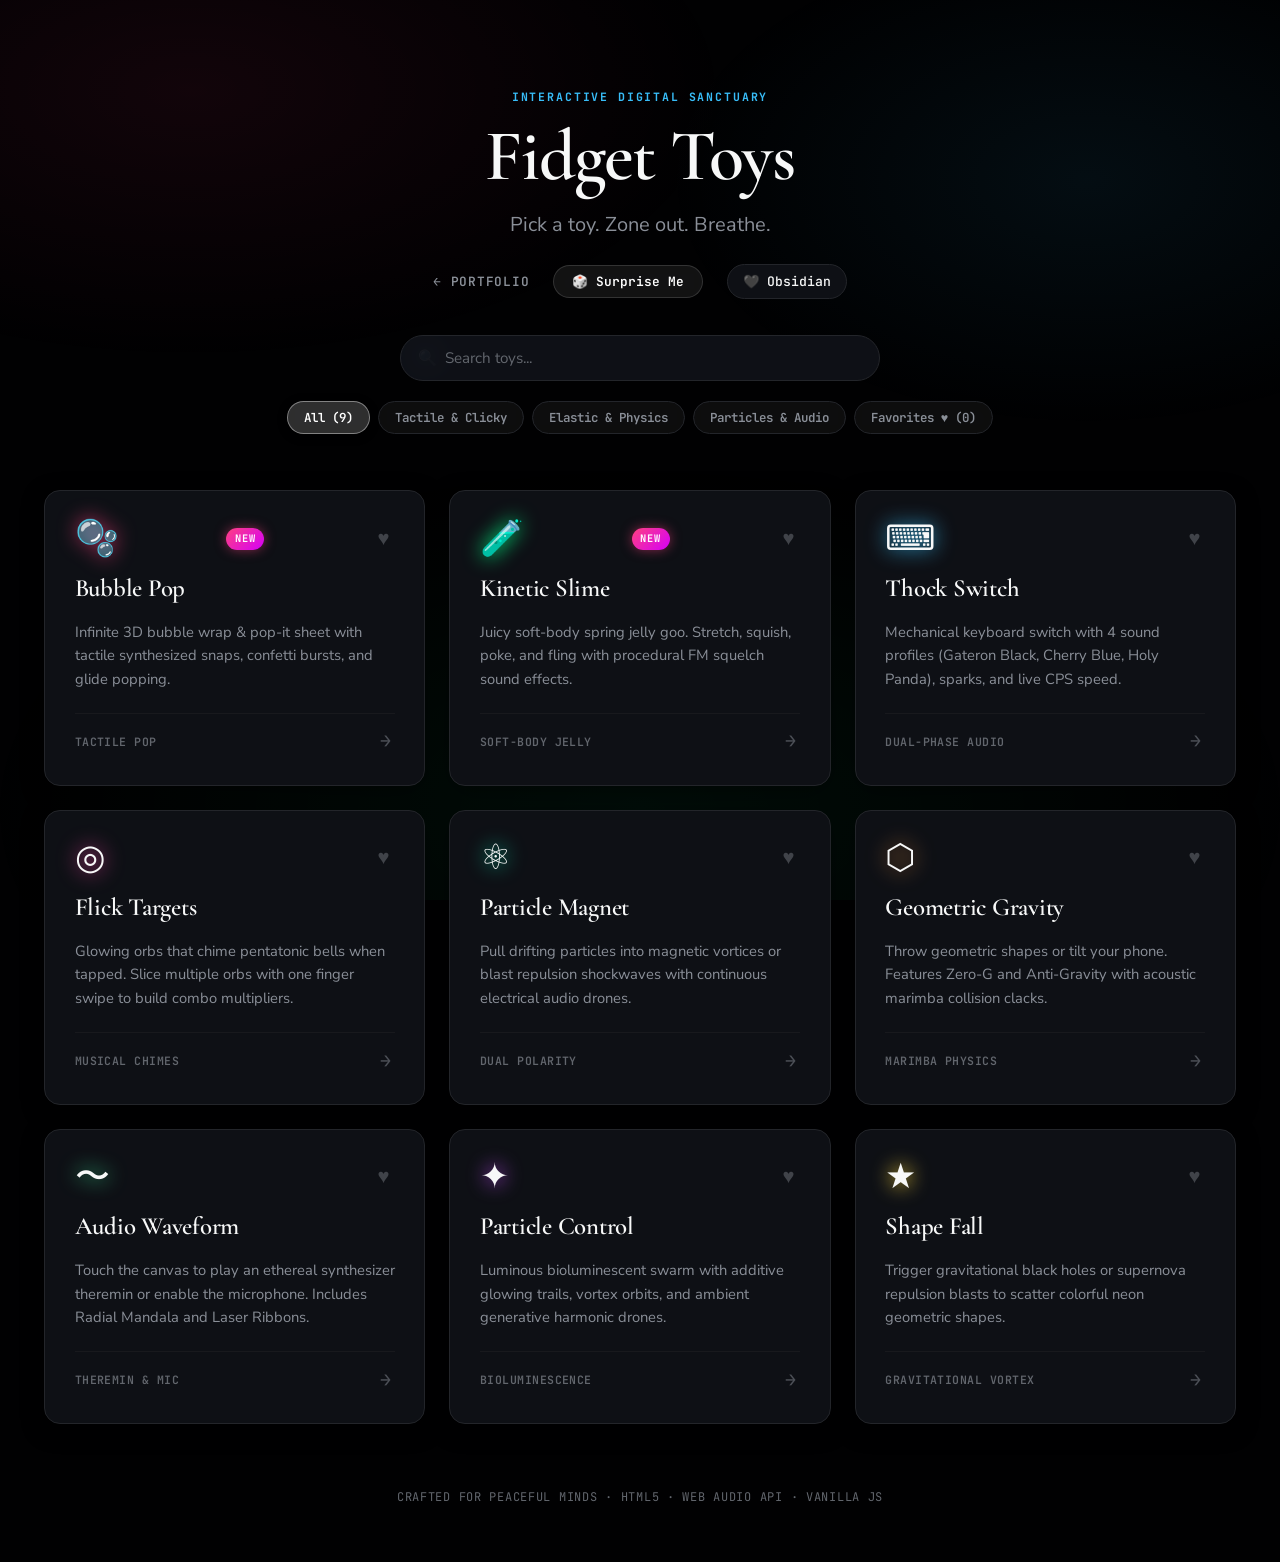
==== commit 2bc6cf10: "feat: add Obsidian, Cyber, and Arcade design systems with live toggle" ====
--- a/index.html
+++ b/index.html
@@ -7,6 +7,7 @@
   <meta name="description"
     content="A premium collection of interactive digital fidget toys — tactile bubble wrap, kinetic slime, mechanical thock switch, gravitational sandboxes, and particle swarms." />
   <title>Fidget Toys · Mindful Digital Play</title>
+  <link rel="icon" type="image/svg+xml" href="favicon.svg" />
   <link rel="stylesheet" href="css/style.css" />
   <link rel="preconnect" href="https://fonts.googleapis.com" />
   <link rel="preconnect" href="https://fonts.gstatic.com" crossorigin />
@@ -28,6 +29,10 @@
       <button class="random-toy-btn" id="randomToyBtn" title="Launch a random toy">
         <span>🎲 Surprise Me</span>
       </button>
+      <button class="theme-toggle-btn" id="themeToggleBtn" title="Switch Theme (Obsidian / Cyber / Arcade)" aria-label="Toggle Theme">
+        <span id="themeToggleIcon">🖤</span>
+        <span id="themeToggleLabel">Obsidian</span>
+      </button>
     </div>
 
     <!-- Search & Filter Controls -->
--- a/css/style.css
+++ b/css/style.css
@@ -7,22 +7,95 @@
   padding: 0;
 }
 
-:root {
-  --bg:             #090a10;
-  --surface:        #12141c;
-  --surface-raised: #181b26;
-  --border:         #232734;
-  --border-subtle:  #191c26;
-  --border-strong:  #343b4f;
-  --text:           #ecedee;
-  --text-dim:       #8e97a8;
-  --text-subtle:    #5d6474;
-  --radius:         20px;
+:root,
+[data-theme="obsidian"] {
+  --bg:             #010102;
+  --surface:        #0E1015;
+  --surface-raised: #141720;
+  --border:         #23252A;
+  --border-subtle:  #18191D;
+  --border-strong:  #34343A;
+  --text:           #F7F8F8;
+  --text-dim:       #8A8F98;
+  --text-subtle:    #62666D;
+  --radius:         16px;
+  --accent-primary: #5E6AD2;
   --font-serif:     'Cormorant Garamond', Georgia, serif;
   --font-sans:      'Nunito Sans', -apple-system, BlinkMacSystemFont, sans-serif;
   --font-mono:      'JetBrains Mono', monospace;
   --transition:     0.24s cubic-bezier(0.4, 0, 0.2, 1);
   font-size: 16px;
+}
+
+[data-theme="cyber"] {
+  --bg:             #08090E;
+  --surface:        rgba(19, 23, 38, 0.7);
+  --surface-raised: rgba(28, 35, 58, 0.85);
+  --border:         rgba(139, 92, 246, 0.25);
+  --border-subtle:  rgba(255, 255, 255, 0.08);
+  --border-strong:  rgba(139, 92, 246, 0.5);
+  --text:           #F8FAFC;
+  --text-dim:       #A5B4FC;
+  --text-subtle:    #6366F1;
+  --radius:         22px;
+  --accent-primary: #8B5CF6;
+}
+
+[data-theme="arcade"] {
+  --bg:             #0D0E15;
+  --surface:        #181A28;
+  --surface-raised: #212538;
+  --border:         #2A2E44;
+  --border-subtle:  #1E2130;
+  --border-strong:  #00FF66;
+  --text:           #FFFFFF;
+  --text-dim:       #A0A8C0;
+  --text-subtle:    #68708C;
+  --radius:         12px;
+  --accent-primary: #00FF66;
+}
+
+[data-theme="arcade"] .bg-gradient {
+  background-image: radial-gradient(rgba(255, 255, 255, 0.08) 1.5px, transparent 1.5px) !important;
+  background-size: 20px 20px !important;
+  opacity: 1 !important;
+  animation: none !important;
+}
+
+[data-theme="arcade"] .toy-card {
+  border-width: 2px !important;
+  box-shadow: 4px 4px 0px rgba(0, 0, 0, 0.85) !important;
+}
+
+[data-theme="arcade"] .toy-card:hover {
+  transform: translate(-3px, -3px) !important;
+  box-shadow: 6px 6px 0px var(--accent-primary) !important;
+}
+
+[data-theme="cyber"] .toy-card {
+  backdrop-filter: blur(16px);
+  -webkit-backdrop-filter: blur(16px);
+}
+
+.theme-toggle-btn {
+  display: inline-flex;
+  align-items: center;
+  gap: 0.5rem;
+  padding: 0.5rem 0.95rem;
+  background: var(--surface);
+  border: 1px solid var(--border);
+  border-radius: 9999px;
+  color: var(--text);
+  font-family: var(--font-mono);
+  font-size: 0.82rem;
+  font-weight: 500;
+  cursor: pointer;
+  transition: var(--transition);
+}
+
+.theme-toggle-btn:hover {
+  border-color: var(--border-strong);
+  transform: translateY(-1px);
 }
 
 html, body {
